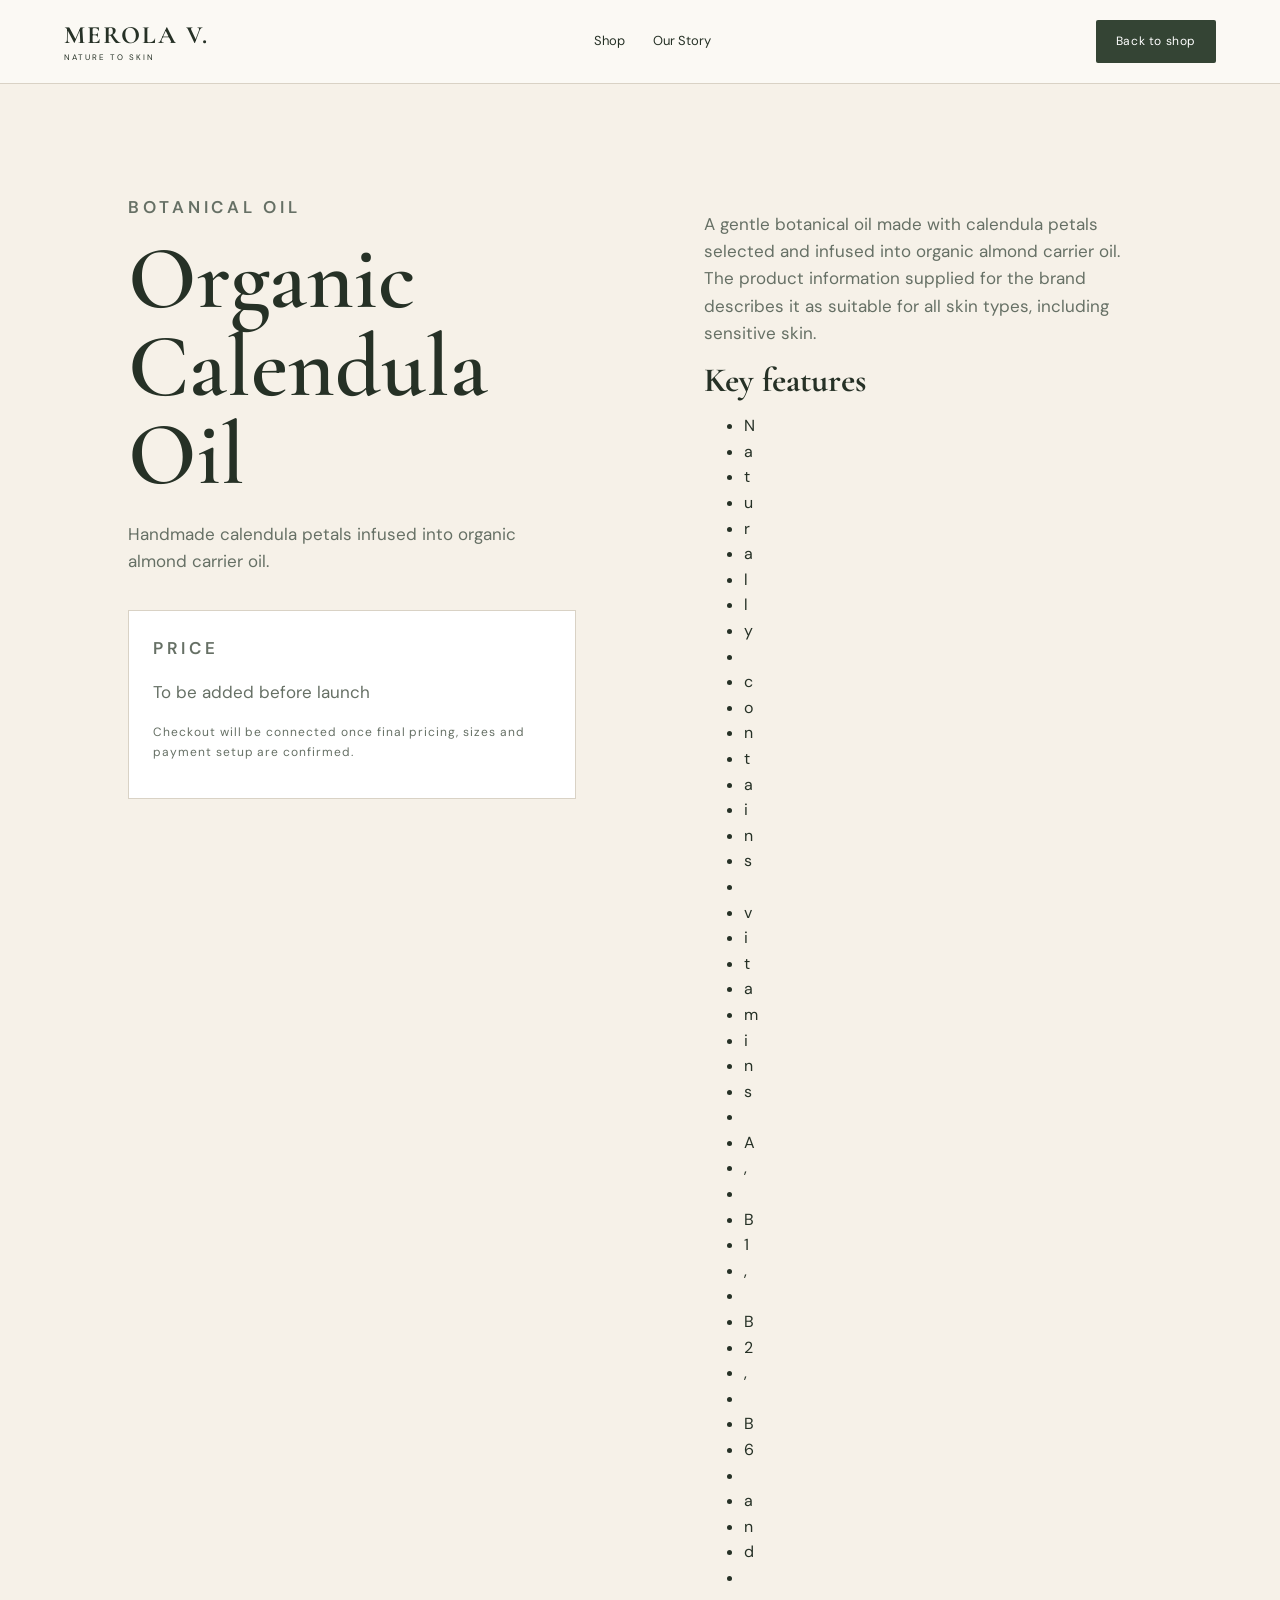
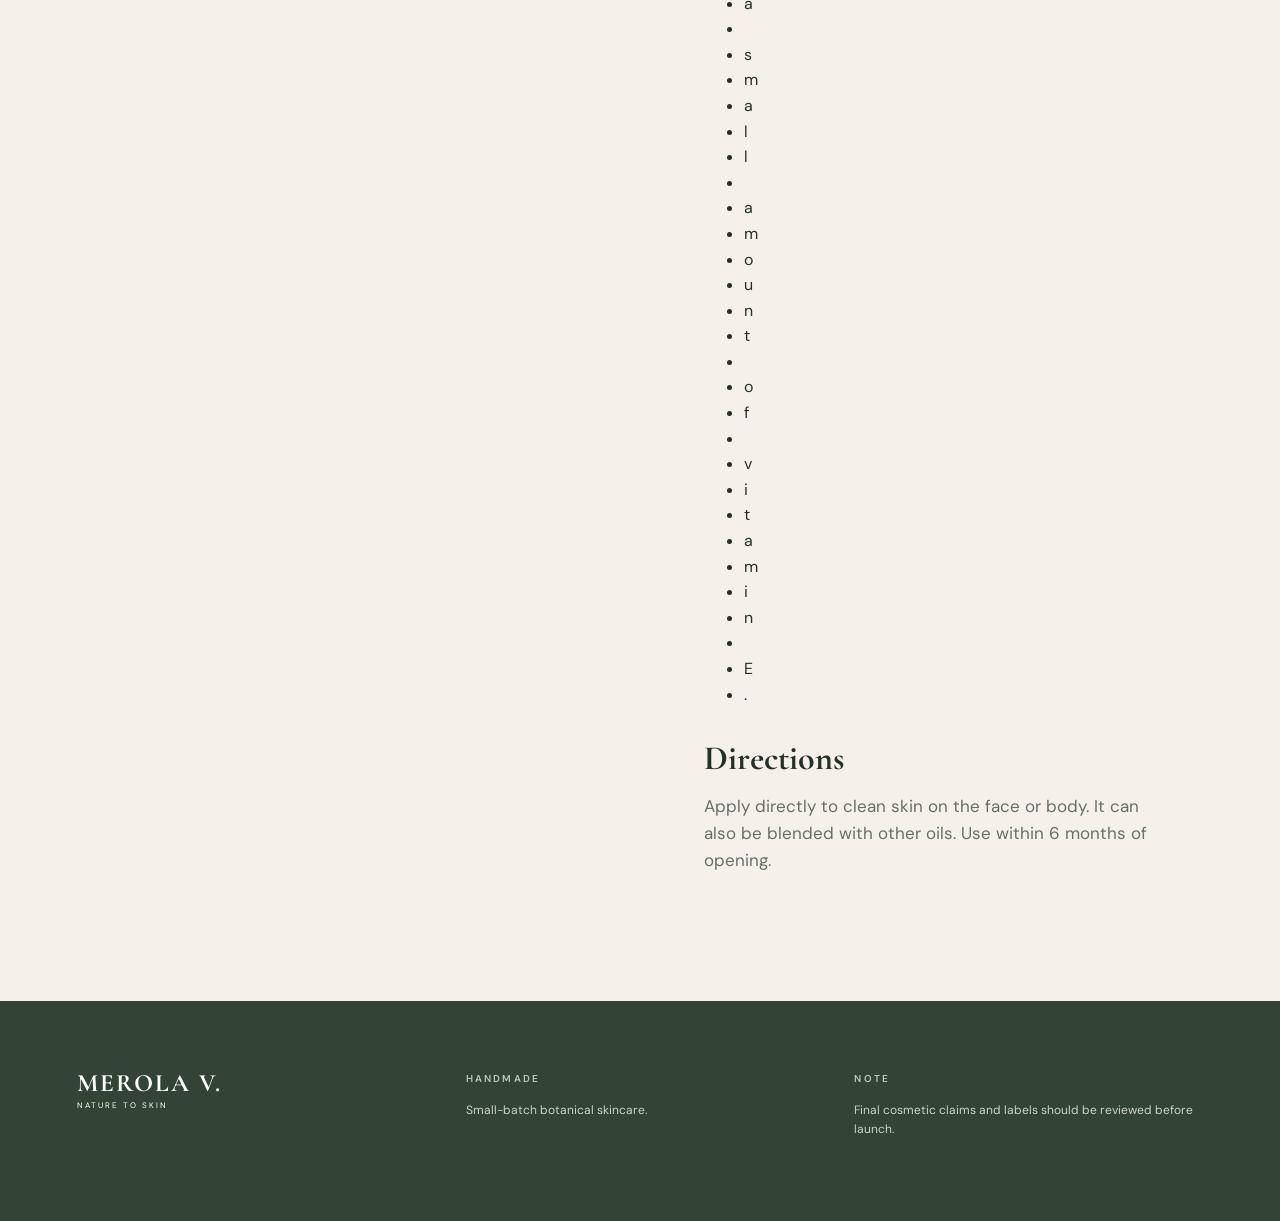
==== product-calendula.html @ d7ec3b71 "Add files via upload" ====
<!doctype html><html lang="en"><head><meta charset="utf-8"><meta name="viewport" content="width=device-width,initial-scale=1"><title>Organic Calendula Oil | Merola V.</title><link rel="stylesheet" href="styles.css"></head><body><header class="site-header"><a class="brand" href="index.html"><span>MEROLA V.</span><small>NATURE TO SKIN</small></a><nav><a href="index.html#shop">Shop</a><a href="index.html#story">Our Story</a></nav><a class="bag" href="index.html#shop">Back to shop</a></header><main><section class="story" style="min-height:70vh"><div><p class="eyebrow">BOTANICAL OIL</p><h1 style="font-size:clamp(55px,7vw,90px)">Organic Calendula Oil</h1><p>Handmade calendula petals infused into organic almond carrier oil.</p><div style="margin-top:35px;padding:24px;border:1px solid var(--line);background:#fff"><p class="eyebrow">PRICE</p><p>To be added before launch</p><p class="small">Checkout will be connected once final pricing, sizes and payment setup are confirmed.</p></div></div><div><p>A gentle botanical oil made with calendula petals selected and infused into organic almond carrier oil. The product information supplied for the brand describes it as suitable for all skin types, including sensitive skin.</p><h3>Key features</h3><ul><li>N</li><li>a</li><li>t</li><li>u</li><li>r</li><li>a</li><li>l</li><li>l</li><li>y</li><li> </li><li>c</li><li>o</li><li>n</li><li>t</li><li>a</li><li>i</li><li>n</li><li>s</li><li> </li><li>v</li><li>i</li><li>t</li><li>a</li><li>m</li><li>i</li><li>n</li><li>s</li><li> </li><li>A</li><li>,</li><li> </li><li>B</li><li>1</li><li>,</li><li> </li><li>B</li><li>2</li><li>,</li><li> </li><li>B</li><li>6</li><li> </li><li>a</li><li>n</li><li>d</li><li> </li><li>a</li><li> </li><li>s</li><li>m</li><li>a</li><li>l</li><li>l</li><li> </li><li>a</li><li>m</li><li>o</li><li>u</li><li>n</li><li>t</li><li> </li><li>o</li><li>f</li><li> </li><li>v</li><li>i</li><li>t</li><li>a</li><li>m</li><li>i</li><li>n</li><li> </li><li>E</li><li>.</li></ul><h3 style="margin-top:35px">Directions</h3><p>Apply directly to clean skin on the face or body. It can also be blended with other oils. Use within 6 months of opening.</p></div></section></main><footer><div><a class="brand" href="index.html"><span>MEROLA V.</span><small>NATURE TO SKIN</small></a></div><div><p class="eyebrow">HANDMADE</p><p>Small-batch botanical skincare.</p></div><div><p class="eyebrow">NOTE</p><p>Final cosmetic claims and labels should be reviewed before launch.</p></div></footer></body></html>
---- styles.css ----
@import url('https://fonts.googleapis.com/css2?family=Cormorant+Garamond:wght@500;600;700&family=DM+Sans:wght@400;500;600&display=swap');
:root{--ink:#263126;--muted:#667065;--cream:#f6f1e8;--paper:#fbf9f4;--line:#d9d2c5;--sage:#aab49a;--deep:#344434}
*{box-sizing:border-box}html{scroll-behavior:smooth}body{margin:0;background:var(--paper);color:var(--ink);font-family:"DM Sans",sans-serif;line-height:1.6}a{color:inherit;text-decoration:none}.site-header{height:84px;padding:0 5vw;display:flex;align-items:center;justify-content:space-between;border-bottom:1px solid var(--line);background:rgba(251,249,244,.94);position:sticky;top:0;z-index:10}.brand{display:flex;flex-direction:column;line-height:1}.brand span{font-family:"Cormorant Garamond",serif;font-size:25px;letter-spacing:.08em;font-weight:700}.brand small{font-size:8px;letter-spacing:.25em;margin-top:5px}.site-header nav{display:flex;gap:28px;font-size:13px}.bag,.button{background:var(--deep);color:#fff;padding:12px 20px;border-radius:2px;font-size:12px;letter-spacing:.05em}.hero{min-height:680px;display:grid;grid-template-columns:1fr 1fr;background:var(--cream)}.hero-copy{padding:10vw 7vw;max-width:700px}.eyebrow{font-size:10px;letter-spacing:.22em;font-weight:600;margin:0 0 14px;color:var(--muted)}h1,h2,h3{font-family:"Cormorant Garamond",serif;line-height:.98;margin:0 0 22px}h1{font-size:clamp(58px,7vw,100px);font-weight:600}h2{font-size:clamp(42px,5vw,64px)}h3{font-size:34px;margin-bottom:10px}.hero-copy>p:not(.eyebrow){font-size:18px;max-width:520px;color:#586157;margin-bottom:35px}.hero-art{position:relative;overflow:hidden;background:#d9dfce;min-height:680px}.sun{position:absolute;width:390px;height:390px;border-radius:50%;background:#eee2c5;right:12%;top:12%}.leaf{position:absolute;width:170px;height:330px;border-radius:100% 0 100% 0;background:#73816b;transform:rotate(25deg)}.leaf1{left:15%;bottom:8%}.leaf2{left:42%;bottom:3%;transform:rotate(55deg) scale(.75)}.leaf3{right:8%;bottom:12%;transform:rotate(-20deg) scale(.65)}.bottle{position:absolute;left:50%;top:48%;transform:translate(-50%,-50%);width:175px;height:300px;border-radius:18px 18px 25px 25px;background:#d4b07a;box-shadow:0 25px 50px #59645144;display:flex;flex-direction:column;align-items:center;justify-content:center;color:#384333}.bottle:before{content:"";position:absolute;top:-45px;width:72px;height:50px;background:#3b4637;border-radius:8px 8px 2px 2px}.bottle span{font-family:"Cormorant Garamond";font-size:20px;font-weight:bold}.bottle small{font-size:6px;letter-spacing:.18em;margin-top:5px}.intro{padding:110px 10vw;text-align:center;max-width:950px;margin:auto}.intro p:last-child{max-width:680px;margin:auto;color:var(--muted)}.shop{padding:100px 6vw;background:#fff}.section-head{display:flex;justify-content:space-between;align-items:end;margin-bottom:45px}.section-head>p{color:var(--muted)}.products{display:grid;grid-template-columns:repeat(3,1fr);gap:24px}.product{border:1px solid var(--line);background:var(--paper)}.product-image{height:390px;display:flex;align-items:flex-end;padding:25px;background:#dfe5d7;position:relative;overflow:hidden}.product-image:after{content:"";position:absolute;width:180px;height:310px;background:#d3ae79;border-radius:18px 18px 25px 25px;left:50%;top:52%;transform:translate(-50%,-50%);box-shadow:0 25px 40px #0001}.product-image span{z-index:1;position:relative;font-size:9px;letter-spacing:.25em}.rosemary{background:#e0dfd0}.sage{background:#d7dfd2}.product-info{padding:28px}.product-info p:not(.eyebrow){color:var(--muted);font-size:14px}.text-link{font-weight:600;font-size:12px}.story{display:grid;grid-template-columns:1fr 1fr;gap:10vw;padding:110px 10vw;background:var(--cream)}.story p{color:var(--muted);font-size:17px}.small{font-size:12px!important;letter-spacing:.08em}.care{padding:110px 8vw}.promise-grid{display:grid;grid-template-columns:repeat(4,1fr);gap:30px;margin-top:45px}.promise-grid div{border-top:1px solid var(--line);padding-top:20px}.promise-grid p{color:var(--muted);font-size:14px}.newsletter{padding:90px 8vw;text-align:center;background:#e5eadf}.newsletter form{display:flex;max-width:520px;margin:30px auto 0}.newsletter input{flex:1;border:1px solid var(--line);padding:14px;background:#fff;font:inherit}.newsletter button{border:0;cursor:pointer}.newsletter .button{border-radius:0}footer{padding:70px 6vw;display:grid;grid-template-columns:1fr 1fr 1fr;gap:40px;background:var(--deep);color:#f7f3eb}footer .brand{color:#fff}footer p{font-size:12px;color:#cbd2c7}footer .eyebrow{color:#bfc8bb}@media(max-width:800px){.site-header nav{display:none}.hero{grid-template-columns:1fr}.hero-art{min-height:500px}.products,.promise-grid,.story,footer{grid-template-columns:1fr}.section-head{display:block}.section-head>p{margin-top:15px}.product-image{height:330px}.hero-copy{padding:80px 8vw}.intro,.story,.care{padding:75px 8vw}}
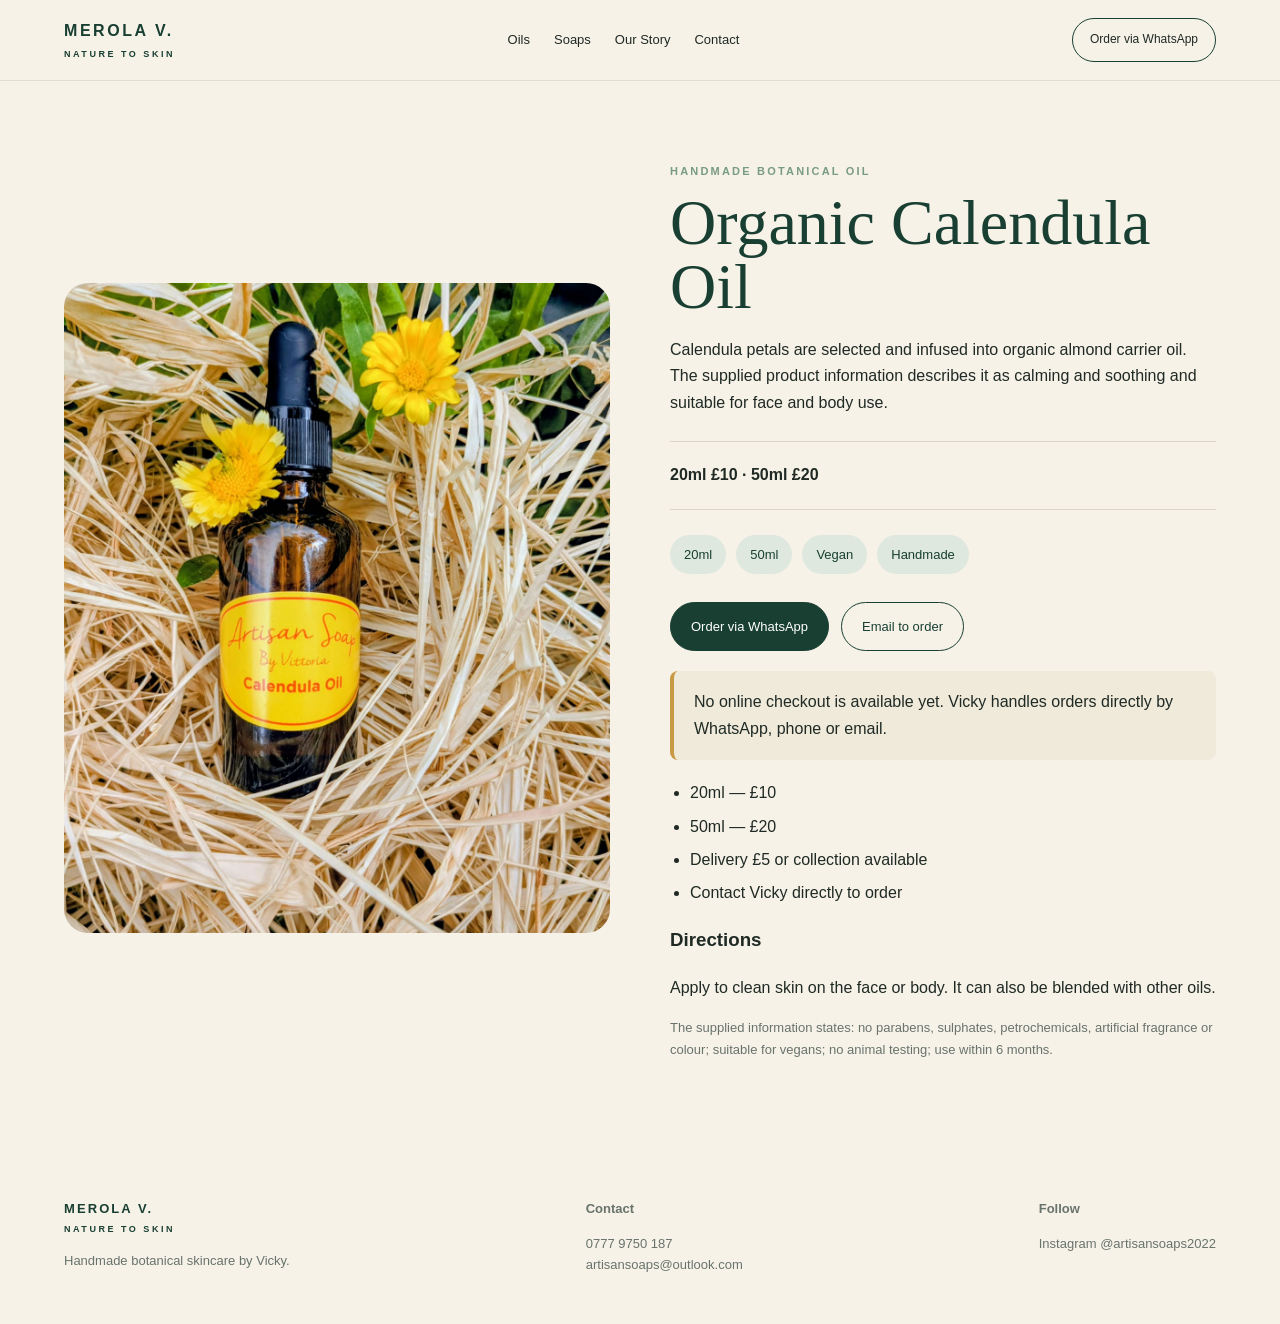
==== commit fe3a0338: "Add files via upload" ====
--- a/product-calendula.html
+++ b/product-calendula.html
@@ -1 +1 @@
-<!doctype html><html lang="en"><head><meta charset="utf-8"><meta name="viewport" content="width=device-width,initial-scale=1"><title>Organic Calendula Oil | Merola V.</title><link rel="stylesheet" href="styles.css"></head><body><header class="site-header"><a class="brand" href="index.html"><span>MEROLA V.</span><small>NATURE TO SKIN</small></a><nav><a href="index.html#shop">Shop</a><a href="index.html#story">Our Story</a></nav><a class="bag" href="index.html#shop">Back to shop</a></header><main><section class="story" style="min-height:70vh"><div><p class="eyebrow">BOTANICAL OIL</p><h1 style="font-size:clamp(55px,7vw,90px)">Organic Calendula Oil</h1><p>Handmade calendula petals infused into organic almond carrier oil.</p><div style="margin-top:35px;padding:24px;border:1px solid var(--line);background:#fff"><p class="eyebrow">PRICE</p><p>To be added before launch</p><p class="small">Checkout will be connected once final pricing, sizes and payment setup are confirmed.</p></div></div><div><p>A gentle botanical oil made with calendula petals selected and infused into organic almond carrier oil. The product information supplied for the brand describes it as suitable for all skin types, including sensitive skin.</p><h3>Key features</h3><ul><li>N</li><li>a</li><li>t</li><li>u</li><li>r</li><li>a</li><li>l</li><li>l</li><li>y</li><li> </li><li>c</li><li>o</li><li>n</li><li>t</li><li>a</li><li>i</li><li>n</li><li>s</li><li> </li><li>v</li><li>i</li><li>t</li><li>a</li><li>m</li><li>i</li><li>n</li><li>s</li><li> </li><li>A</li><li>,</li><li> </li><li>B</li><li>1</li><li>,</li><li> </li><li>B</li><li>2</li><li>,</li><li> </li><li>B</li><li>6</li><li> </li><li>a</li><li>n</li><li>d</li><li> </li><li>a</li><li> </li><li>s</li><li>m</li><li>a</li><li>l</li><li>l</li><li> </li><li>a</li><li>m</li><li>o</li><li>u</li><li>n</li><li>t</li><li> </li><li>o</li><li>f</li><li> </li><li>v</li><li>i</li><li>t</li><li>a</li><li>m</li><li>i</li><li>n</li><li> </li><li>E</li><li>.</li></ul><h3 style="margin-top:35px">Directions</h3><p>Apply directly to clean skin on the face or body. It can also be blended with other oils. Use within 6 months of opening.</p></div></section></main><footer><div><a class="brand" href="index.html"><span>MEROLA V.</span><small>NATURE TO SKIN</small></a></div><div><p class="eyebrow">HANDMADE</p><p>Small-batch botanical skincare.</p></div><div><p class="eyebrow">NOTE</p><p>Final cosmetic claims and labels should be reviewed before launch.</p></div></footer></body></html>+<!doctype html><html lang="en"><head><meta charset="utf-8"><meta name="viewport" content="width=device-width,initial-scale=1"><meta name="description" content="Handmade botanical skincare by Merola V. Nature to Skin."><title>Organic Calendula Oil | Merola V.</title><link rel="stylesheet" href="styles.css"></head><body><header class="site-header"><a class="brand" href="index.html"><span>MEROLA V.</span><small>NATURE TO SKIN</small></a><nav class="nav"><a href="index.html#shop">Oils</a><a href="soaps.html">Soaps</a><a href="index.html#story">Our Story</a><a href="index.html#contact">Contact</a></nav><a class="header-cta" href="https://wa.me/447779750187?text=Hello%20Vicky%2C%20I%20would%20like%20to%20place%20an%20order.%20Please%20let%20me%20know%20the%20next%20steps.%20Thank%20you%21">Order via WhatsApp</a></header><main><section class="wrap product-hero"><div><img src="calendula-oil.jpg" alt="Organic Calendula Oil"></div><div><p class="eyebrow">HANDMADE BOTANICAL OIL</p><h1>Organic Calendula Oil</h1><p class="lead">Calendula petals are selected and infused into organic almond carrier oil. The supplied product information describes it as calming and soothing and suitable for face and body use.</p><div class="price-box"><strong>20ml £10 · 50ml £20</strong></div><div class="sizes"><span class="pill">20ml</span><span class="pill">50ml</span><span class="pill">Vegan</span><span class="pill">Handmade</span></div><div class="buttons"><a class="button" href="https://wa.me/447779750187?text=Hello%20Vicky%2C%20I%20would%20like%20to%20order%20Organic%20Calendula%20Oil.%20Please%20let%20me%20know%20the%20next%20steps.%20Thank%20you%21">Order via WhatsApp</a><a class="button alt" href="mailto:artisansoaps@outlook.com?subject=Order%20enquiry%20%E2%80%94%20Organic%20Calendula%20Oil">Email to order</a></div><div class="notice">No online checkout is available yet. Vicky handles orders directly by WhatsApp, phone or email.</div><ul class="detail-list"><li>20ml — £10</li><li>50ml — £20</li><li>Delivery £5 or collection available</li><li>Contact Vicky directly to order</li></ul><h3>Directions</h3><p>Apply to clean skin on the face or body. It can also be blended with other oils.</p><p class="small">The supplied information states: no parabens, sulphates, petrochemicals, artificial fragrance or colour; suitable for vegans; no animal testing; use within 6 months.</p></div></section></main><footer class="footer wrap"><div><a class="brand" href="index.html"><span>MEROLA V.</span><small>NATURE TO SKIN</small></a><p>Handmade botanical skincare by Vicky.</p></div><div><strong>Contact</strong><p><a href="tel:+447779750187">0777 9750 187</a><br><a href="mailto:artisansoaps@outlook.com">artisansoaps@outlook.com</a></p></div><div><strong>Follow</strong><p><a href="https://www.instagram.com/artisansoaps2022/" target="_blank" rel="noopener">Instagram @artisansoaps2022</a></p></div></footer></body></html>
--- a/styles.css
+++ b/styles.css
@@ -1,3 +1,5 @@
-@import url('https://fonts.googleapis.com/css2?family=Cormorant+Garamond:wght@500;600;700&family=DM+Sans:wght@400;500;600&display=swap');
-:root{--ink:#263126;--muted:#667065;--cream:#f6f1e8;--paper:#fbf9f4;--line:#d9d2c5;--sage:#aab49a;--deep:#344434}
-*{box-sizing:border-box}html{scroll-behavior:smooth}body{margin:0;background:var(--paper);color:var(--ink);font-family:"DM Sans",sans-serif;line-height:1.6}a{color:inherit;text-decoration:none}.site-header{height:84px;padding:0 5vw;display:flex;align-items:center;justify-content:space-between;border-bottom:1px solid var(--line);background:rgba(251,249,244,.94);position:sticky;top:0;z-index:10}.brand{display:flex;flex-direction:column;line-height:1}.brand span{font-family:"Cormorant Garamond",serif;font-size:25px;letter-spacing:.08em;font-weight:700}.brand small{font-size:8px;letter-spacing:.25em;margin-top:5px}.site-header nav{display:flex;gap:28px;font-size:13px}.bag,.button{background:var(--deep);color:#fff;padding:12px 20px;border-radius:2px;font-size:12px;letter-spacing:.05em}.hero{min-height:680px;display:grid;grid-template-columns:1fr 1fr;background:var(--cream)}.hero-copy{padding:10vw 7vw;max-width:700px}.eyebrow{font-size:10px;letter-spacing:.22em;font-weight:600;margin:0 0 14px;color:var(--muted)}h1,h2,h3{font-family:"Cormorant Garamond",serif;line-height:.98;margin:0 0 22px}h1{font-size:clamp(58px,7vw,100px);font-weight:600}h2{font-size:clamp(42px,5vw,64px)}h3{font-size:34px;margin-bottom:10px}.hero-copy>p:not(.eyebrow){font-size:18px;max-width:520px;color:#586157;margin-bottom:35px}.hero-art{position:relative;overflow:hidden;background:#d9dfce;min-height:680px}.sun{position:absolute;width:390px;height:390px;border-radius:50%;background:#eee2c5;right:12%;top:12%}.leaf{position:absolute;width:170px;height:330px;border-radius:100% 0 100% 0;background:#73816b;transform:rotate(25deg)}.leaf1{left:15%;bottom:8%}.leaf2{left:42%;bottom:3%;transform:rotate(55deg) scale(.75)}.leaf3{right:8%;bottom:12%;transform:rotate(-20deg) scale(.65)}.bottle{position:absolute;left:50%;top:48%;transform:translate(-50%,-50%);width:175px;height:300px;border-radius:18px 18px 25px 25px;background:#d4b07a;box-shadow:0 25px 50px #59645144;display:flex;flex-direction:column;align-items:center;justify-content:center;color:#384333}.bottle:before{content:"";position:absolute;top:-45px;width:72px;height:50px;background:#3b4637;border-radius:8px 8px 2px 2px}.bottle span{font-family:"Cormorant Garamond";font-size:20px;font-weight:bold}.bottle small{font-size:6px;letter-spacing:.18em;margin-top:5px}.intro{padding:110px 10vw;text-align:center;max-width:950px;margin:auto}.intro p:last-child{max-width:680px;margin:auto;color:var(--muted)}.shop{padding:100px 6vw;background:#fff}.section-head{display:flex;justify-content:space-between;align-items:end;margin-bottom:45px}.section-head>p{color:var(--muted)}.products{display:grid;grid-template-columns:repeat(3,1fr);gap:24px}.product{border:1px solid var(--line);background:var(--paper)}.product-image{height:390px;display:flex;align-items:flex-end;padding:25px;background:#dfe5d7;position:relative;overflow:hidden}.product-image:after{content:"";position:absolute;width:180px;height:310px;background:#d3ae79;border-radius:18px 18px 25px 25px;left:50%;top:52%;transform:translate(-50%,-50%);box-shadow:0 25px 40px #0001}.product-image span{z-index:1;position:relative;font-size:9px;letter-spacing:.25em}.rosemary{background:#e0dfd0}.sage{background:#d7dfd2}.product-info{padding:28px}.product-info p:not(.eyebrow){color:var(--muted);font-size:14px}.text-link{font-weight:600;font-size:12px}.story{display:grid;grid-template-columns:1fr 1fr;gap:10vw;padding:110px 10vw;background:var(--cream)}.story p{color:var(--muted);font-size:17px}.small{font-size:12px!important;letter-spacing:.08em}.care{padding:110px 8vw}.promise-grid{display:grid;grid-template-columns:repeat(4,1fr);gap:30px;margin-top:45px}.promise-grid div{border-top:1px solid var(--line);padding-top:20px}.promise-grid p{color:var(--muted);font-size:14px}.newsletter{padding:90px 8vw;text-align:center;background:#e5eadf}.newsletter form{display:flex;max-width:520px;margin:30px auto 0}.newsletter input{flex:1;border:1px solid var(--line);padding:14px;background:#fff;font:inherit}.newsletter button{border:0;cursor:pointer}.newsletter .button{border-radius:0}footer{padding:70px 6vw;display:grid;grid-template-columns:1fr 1fr 1fr;gap:40px;background:var(--deep);color:#f7f3eb}footer .brand{color:#fff}footer p{font-size:12px;color:#cbd2c7}footer .eyebrow{color:#bfc8bb}@media(max-width:800px){.site-header nav{display:none}.hero{grid-template-columns:1fr}.hero-art{min-height:500px}.products,.promise-grid,.story,footer{grid-template-columns:1fr}.section-head{display:block}.section-head>p{margin-top:15px}.product-image{height:330px}.hero-copy{padding:80px 8vw}.intro,.story,.care{padding:75px 8vw}}
+
+:root{--cream:#f7f2e8;--paper:#fffdf8;--green:#183f32;--sage:#789b83;--sage2:#dfe8df;--gold:#c79a43;--ink:#1f2a24;--line:#ddd6c7;--muted:#68736c}
+*{box-sizing:border-box}html{scroll-behavior:smooth}body{margin:0;background:var(--cream);color:var(--ink);font-family:Arial,Helvetica,sans-serif;line-height:1.65}a{color:inherit;text-decoration:none}.site-header{position:sticky;top:0;z-index:20;background:rgba(247,242,232,.94);backdrop-filter:blur(12px);border-bottom:1px solid rgba(24,63,50,.1);display:flex;align-items:center;justify-content:space-between;padding:18px 5vw;gap:24px}.brand{display:flex;flex-direction:column;letter-spacing:.16em;color:var(--green);font-weight:700}.brand small{font-size:9px;letter-spacing:.28em;margin-top:2px}.nav{display:flex;gap:24px;font-size:13px}.nav a:hover{text-decoration:underline}.header-cta{padding:11px 17px;border:1px solid var(--green);border-radius:999px;font-size:12px}.wrap{width:min(1160px,90vw);margin:auto}.hero{min-height:76vh;display:grid;grid-template-columns:1.05fr .95fr;align-items:center;gap:6vw;padding:70px 0}.eyebrow{text-transform:uppercase;letter-spacing:.2em;font-size:11px;color:var(--sage);font-weight:700}.hero h1{font-family:Georgia,serif;color:var(--green);font-size:clamp(44px,6vw,78px);line-height:.98;margin:14px 0 22px;font-weight:500}.hero p.lead{font-size:18px;max-width:600px;color:#536158}.buttons{display:flex;flex-wrap:wrap;gap:12px;margin-top:28px}.button{display:inline-block;background:var(--green);color:#fff;padding:13px 20px;border-radius:999px;border:1px solid var(--green);font-size:13px}.button.alt{background:transparent;color:var(--green)}.hero-photo{height:560px;border-radius:220px 220px 28px 28px;overflow:hidden;background:#ddd}.hero-photo img{width:100%;height:100%;object-fit:cover;object-position:center}.band{background:var(--green);color:#fff;padding:18px 0}.band .wrap{display:flex;justify-content:space-between;gap:20px;flex-wrap:wrap;font-size:13px}.section{padding:90px 0}.section-head{display:flex;justify-content:space-between;align-items:end;gap:30px;margin-bottom:35px}.section h2{font-family:Georgia,serif;color:var(--green);font-size:clamp(34px,4vw,54px);font-weight:500;margin:6px 0}.section-head p{max-width:430px;color:var(--muted)}.grid3{display:grid;grid-template-columns:repeat(3,1fr);gap:22px}.card{background:var(--paper);border:1px solid var(--line);border-radius:20px;overflow:hidden}.card img{display:block;width:100%;height:360px;object-fit:cover}.card-body{padding:24px}.card h3{font-family:Georgia,serif;color:var(--green);font-size:28px;font-weight:500;margin:5px 0 10px}.price{font-weight:700;color:var(--green);font-size:15px}.muted{color:var(--muted)}.text-link{display:inline-block;margin-top:15px;color:var(--green);font-weight:700;font-size:13px}.story{display:grid;grid-template-columns:.8fr 1.2fr;gap:7vw;background:#e9eee6;padding:80px 6vw;border-radius:32px}.story h2{font-family:Georgia,serif;color:var(--green);font-size:48px;font-weight:500;margin:8px 0}.story p{font-size:17px;color:#506057}.feature-grid{display:grid;grid-template-columns:repeat(4,1fr);gap:14px}.feature{padding:24px;background:var(--paper);border:1px solid var(--line);border-radius:18px}.feature h3{color:var(--green);margin:0 0 8px}.feature p{font-size:14px;color:var(--muted);margin:0}.testimonials{display:grid;grid-template-columns:repeat(3,1fr);gap:18px}.quote{background:var(--paper);padding:26px;border-radius:20px;border:1px solid var(--line)}.quote p{font-family:Georgia,serif;font-size:21px;color:var(--green);margin:0 0 14px}.quote small{color:var(--muted)}.contact{background:var(--green);color:white;border-radius:32px;padding:60px}.contact h2{font-family:Georgia,serif;font-size:48px;font-weight:500;margin:8px 0 12px}.contact-grid{display:grid;grid-template-columns:1fr 1fr;gap:50px}.contact a{color:white;text-decoration:underline}.footer{padding:55px 0 35px;display:flex;justify-content:space-between;gap:30px;flex-wrap:wrap;color:var(--muted);font-size:13px}.product-hero{display:grid;grid-template-columns:1fr 1fr;gap:60px;align-items:center;padding:70px 0}.product-hero img{width:100%;height:650px;object-fit:cover;border-radius:24px}.product-hero h1{font-family:Georgia,serif;color:var(--green);font-size:clamp(44px,5vw,68px);line-height:1;margin:8px 0 18px;font-weight:500}.price-box{padding:20px 0;border-top:1px solid var(--line);border-bottom:1px solid var(--line);margin:25px 0}.sizes{display:flex;gap:10px;flex-wrap:wrap}.pill{background:var(--sage2);padding:9px 14px;border-radius:999px;color:var(--green);font-size:13px}.detail-list{padding-left:20px}.detail-list li{margin:7px 0}.soap-grid{display:grid;grid-template-columns:repeat(5,1fr);gap:16px}.soap-card{background:var(--paper);border:1px solid var(--line);border-radius:18px;overflow:hidden}.soap-card img{width:100%;height:250px;object-fit:cover}.soap-card div{padding:18px}.soap-card h3{font-family:Georgia,serif;color:var(--green);font-size:21px;margin:0 0 7px}.small{font-size:13px;color:var(--muted)}.notice{padding:18px 20px;background:#f0eadb;border-left:4px solid var(--gold);border-radius:8px;margin:20px 0}.mobile-only{display:none}
+@media(max-width:850px){.site-header{padding:15px 5vw}.nav{display:none}.header-cta{font-size:11px;padding:9px 12px}.hero,.product-hero,.story,.contact-grid{grid-template-columns:1fr}.hero{padding:48px 0}.hero-photo{height:440px;order:-1}.grid3,.testimonials{grid-template-columns:1fr}.feature-grid{grid-template-columns:1fr 1fr}.soap-grid{grid-template-columns:1fr 1fr}.section{padding:65px 0}.section-head{display:block}.product-hero img{height:480px}.contact h2,.story h2{font-size:40px}}
+@media(max-width:520px){.feature-grid,.soap-grid{grid-template-columns:1fr}.card img{height:330px}.hero h1{font-size:48px}.band .wrap{display:block}.band .wrap span{display:block;margin:4px 0}}
